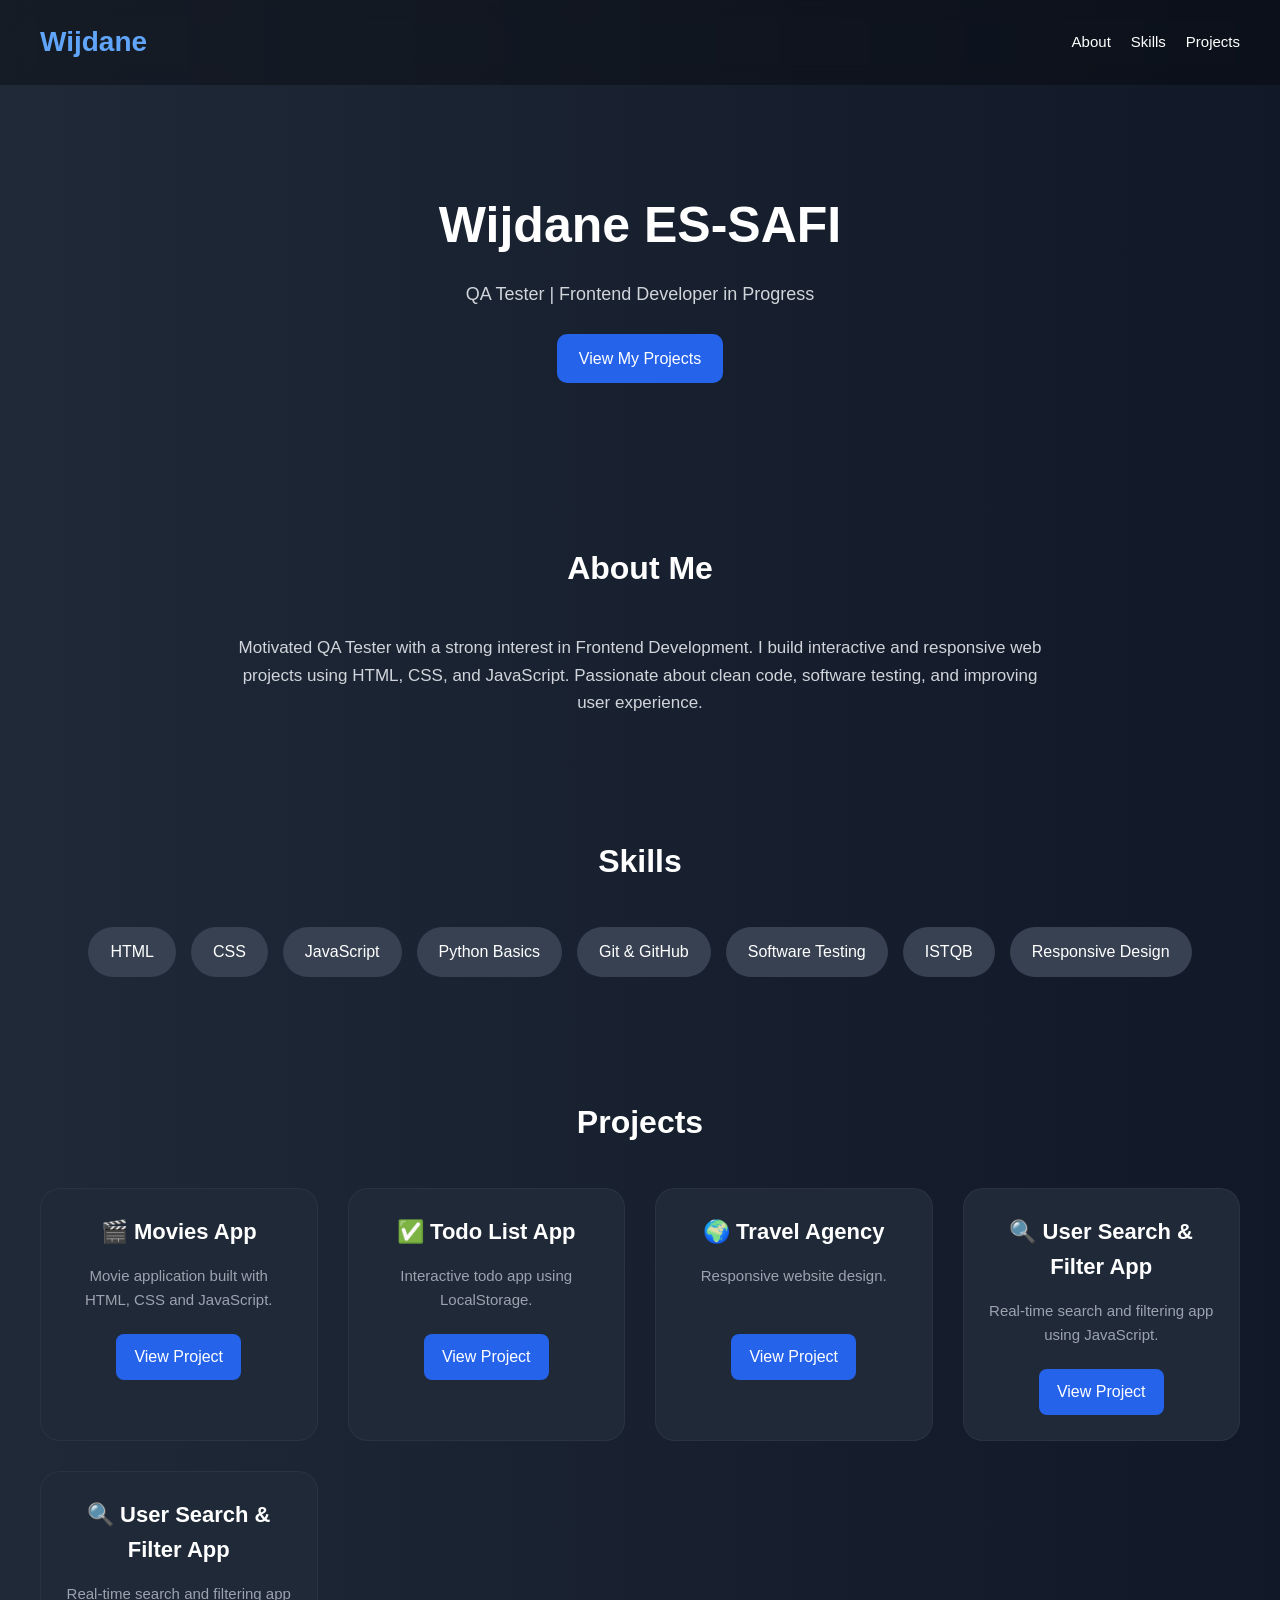
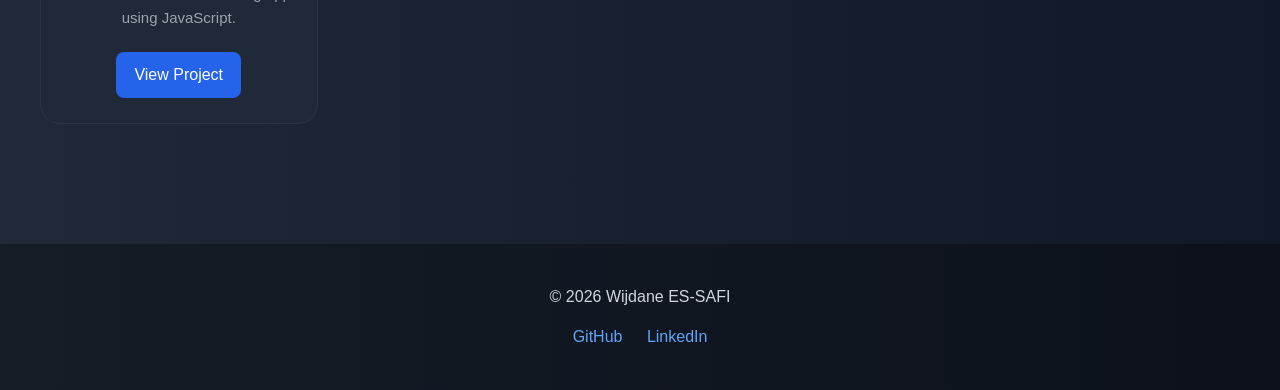
==== index.html @ dfc25154 "Revise project cards in index.html Updated project descriptions and links for clarity." ====
<!DOCTYPE html>
<html lang="en">
<head>
<meta charset="UTF-8">
<meta name="viewport" content="width=device-width, initial-scale=1.0">
<title>Wijdane | Portfolio</title>

<style>
*{
    margin:0;
    padding:0;
    box-sizing:border-box;
}

html{
    scroll-behavior:smooth;
}

body{
    font-family:Arial,sans-serif;
    background:linear-gradient(to right,#1f2937,#111827);
    color:white;
    line-height:1.6;
}

/* NAVBAR */
nav{
    display:flex;
    justify-content:space-between;
    align-items:center;
    padding:20px 40px;
    background:rgba(0,0,0,0.3);
    position:sticky;
    top:0;
    backdrop-filter:blur(10px);
    z-index:100;
}

nav h2{
    color:#60a5fa;
    font-size:28px;
}

nav div{
    display:flex;
    gap:20px;
}

nav a{
    color:white;
    text-decoration:none;
    transition:0.3s;
    font-size:15px;
}

nav a:hover{
    color:#60a5fa;
}

/* HEADER */
header{
    text-align:center;
    padding:100px 20px;
}

header h1{
    font-size:50px;
    margin-bottom:15px;
}

header p{
    color:#d1d5db;
    font-size:18px;
}

.header-btn{
    display:inline-block;
    margin-top:25px;
    text-decoration:none;
    background:#2563eb;
    color:white;
    padding:12px 22px;
    border-radius:10px;
    transition:0.3s;
}

.header-btn:hover{
    background:#1e40af;
    transform:scale(1.05);
}

/* SECTION TITLE */
.section-title{
    text-align:center;
    margin-bottom:40px;
    font-size:32px;
}

/* ABOUT */
.about{
    max-width:850px;
    margin:auto;
    padding:60px 20px;
    text-align:center;
}

.about p{
    color:#d1d5db;
    margin-top:20px;
    font-size:17px;
}

/* SKILLS */
.skills{
    padding:60px 20px;
}

.skill-list{
    display:flex;
    justify-content:center;
    flex-wrap:wrap;
    gap:15px;
    margin-top:30px;
}

.skill{
    background:#374151;
    padding:12px 22px;
    border-radius:30px;
    transition:0.3s;
    cursor:pointer;
}

.skill:hover{
    background:#2563eb;
    transform:translateY(-5px);
}

/* PROJECTS */
.projects-section{
    padding:60px 20px;
}

.projects{
    display:grid;
    grid-template-columns:repeat(auto-fit,minmax(260px,1fr));
    gap:30px;
    max-width:1200px;
    margin:auto;
}

.card{
    background:#1f2937;
    padding:25px;
    border-radius:20px;
    transition:0.3s;
    text-align:center;
    border:1px solid rgba(255,255,255,0.05);
}

.card:hover{
    transform:translateY(-10px);
    box-shadow:0 15px 30px rgba(0,0,0,0.4);
}

.card h3{
    margin-bottom:15px;
    font-size:22px;
}

.card p{
    color:#9ca3af;
    font-size:15px;
    min-height:50px;
}

.card a{
    display:inline-block;
    margin-top:20px;
    text-decoration:none;
    background:#2563eb;
    color:white;
    padding:10px 18px;
    border-radius:8px;
    transition:0.3s;
}

.card a:hover{
    background:#1e40af;
    transform:scale(1.05);
}

/* FOOTER */
footer{
    text-align:center;
    padding:40px 20px;
    background:rgba(0,0,0,0.3);
    margin-top:60px;
}

footer p{
    margin-bottom:15px;
    color:#d1d5db;
}

footer a{
    color:#60a5fa;
    text-decoration:none;
    margin:0 10px;
}

footer a:hover{
    text-decoration:underline;
}

/* RESPONSIVE */
@media(max-width:768px){

    nav{
        flex-direction:column;
        gap:15px;
    }

    nav div{
        flex-wrap:wrap;
        justify-content:center;
    }

    header{
        padding:70px 20px;
    }

    header h1{
        font-size:35px;
    }

    header p{
        font-size:16px;
    }

    .section-title{
        font-size:28px;
    }
}
</style>
</head>

<body>

<!-- NAVBAR -->
<nav>
    <h2>Wijdane</h2>

    <div>
        <a href="#about">About</a>
        <a href="#skills">Skills</a>
        <a href="#projects">Projects</a>
    </div>
</nav>

<!-- HEADER -->
<header>
    <h1>Wijdane ES-SAFI</h1>

    <p>
        QA Tester | Frontend Developer in Progress
    </p>

    <a href="#projects" class="header-btn">
        View My Projects
    </a>
</header>

<!-- ABOUT -->
<section id="about" class="about">

    <h2 class="section-title">About Me</h2>

    <p>
        Motivated QA Tester with a strong interest in Frontend Development.
        I build interactive and responsive web projects using HTML, CSS,
        and JavaScript. Passionate about clean code, software testing,
        and improving user experience.
    </p>

</section>

<!-- SKILLS -->
<section id="skills" class="skills">

    <h2 class="section-title">Skills</h2>

    <div class="skill-list">

        <div class="skill">HTML</div>
        <div class="skill">CSS</div>
        <div class="skill">JavaScript</div>
        <div class="skill">Python Basics</div>
        <div class="skill">Git & GitHub</div>
        <div class="skill">Software Testing</div>
        <div class="skill">ISTQB</div>
        <div class="skill">Responsive Design</div>

    </div>

</section>

<!-- PROJECTS -->
<section id="projects" class="projects-section">

    <h2 class="section-title">Projects</h2>

    <div class="projects">

        <div class="card">
            <h3>🎬 Movies App</h3>

            <p>
                Movie application built with HTML, CSS and JavaScript.
            </p>

            <a href="Movies/index.html" target="_blank">
                View Project
            </a>
        </div>

        <div class="card">
            <h3>✅ Todo List App</h3>

            <p>
                Interactive todo app using LocalStorage.
            </p>

            <a href="todo-list-app/index.html" target="_blank">
                View Project
            </a>
        </div>

        <div class="card">
    <h3>🌍 Travel Agency</h3>
    <p>Responsive website design.</p>
    <a href="travel-agency/index.html" target="_blank">
        View Project
    </a>
</div>

<div class="card">
    <h3>🔍 User Search & Filter App</h3>

    <p>
        Real-time search and filtering app using JavaScript.
    </p>

    <a href="user-application/index.html" target="_blank">
        View Project
    </a>
</div>

        <div class="card">
            <h3>🔍 User Search & Filter App</h3>

            <p>
                Real-time search and filtering app using JavaScript.
            </p>

            <a href="user-application/index.html" target="_blank">
                View Project
            </a>
        </div>

    </div>

</section>

<!-- FOOTER -->
<footer>

    <p>© 2026 Wijdane ES-SAFI</p>

    <a href="https://github.com/wijdane-09" target="_blank">
        GitHub
    </a>

    <a href="https://www.linkedin.com/in/wijdane-essafi-4717931b2/" target="_blank">
        LinkedIn
    </a>

</footer>

</body>
</html>
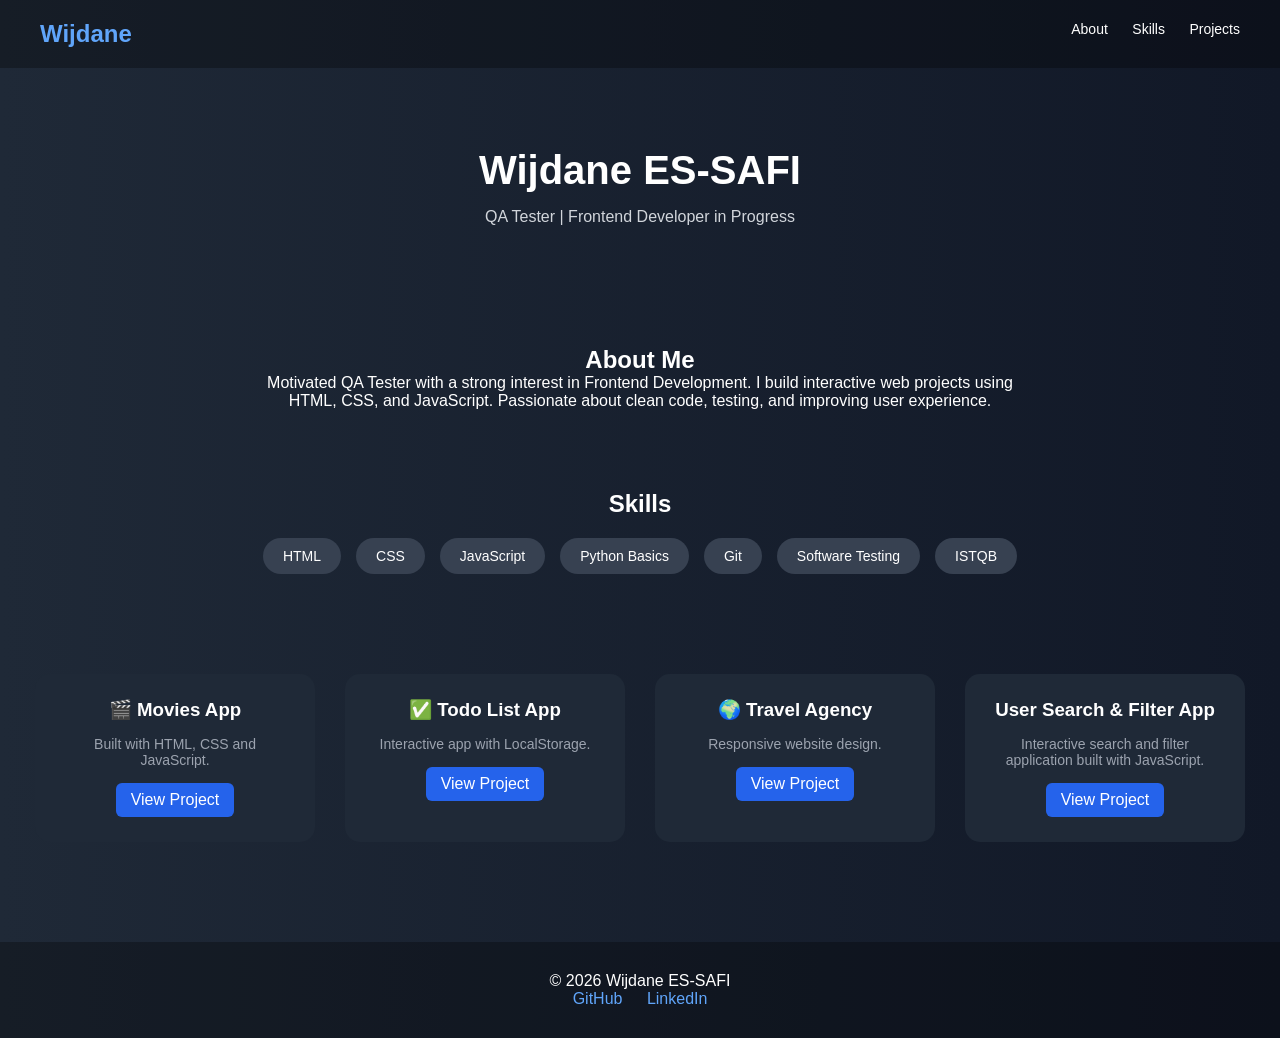
==== commit 1110d40e: "Update index.html" ====
--- a/index.html
+++ b/index.html
@@ -6,240 +6,162 @@
 <title>Wijdane | Portfolio</title>
 
 <style>
-*{
-    margin:0;
-    padding:0;
-    box-sizing:border-box;
-}
-
-html{
-    scroll-behavior:smooth;
-}
-
-body{
-    font-family:Arial,sans-serif;
-    background:linear-gradient(to right,#1f2937,#111827);
-    color:white;
-    line-height:1.6;
+* {
+    margin: 0;
+    padding: 0;
+    box-sizing: border-box;
+}
+
+body {
+    font-family: Arial, sans-serif;
+    background: linear-gradient(to right, #1f2937, #111827);
+    color: white;
 }
 
 /* NAVBAR */
-nav{
-    display:flex;
-    justify-content:space-between;
-    align-items:center;
-    padding:20px 40px;
-    background:rgba(0,0,0,0.3);
-    position:sticky;
-    top:0;
-    backdrop-filter:blur(10px);
-    z-index:100;
-}
-
-nav h2{
-    color:#60a5fa;
-    font-size:28px;
-}
-
-nav div{
-    display:flex;
-    gap:20px;
-}
-
-nav a{
-    color:white;
-    text-decoration:none;
-    transition:0.3s;
-    font-size:15px;
-}
-
-nav a:hover{
-    color:#60a5fa;
+nav {
+    display: flex;
+    justify-content: space-between;
+    padding: 20px 40px;
+    background: rgba(0,0,0,0.3);
+}
+
+nav h2 {
+    color: #60a5fa;
+}
+
+nav a {
+    color: white;
+    text-decoration: none;
+    margin-left: 20px;
+    font-size: 14px;
+}
+
+nav a:hover {
+    color: #60a5fa;
 }
 
 /* HEADER */
-header{
-    text-align:center;
-    padding:100px 20px;
-}
-
-header h1{
-    font-size:50px;
-    margin-bottom:15px;
-}
-
-header p{
-    color:#d1d5db;
-    font-size:18px;
-}
-
-.header-btn{
-    display:inline-block;
-    margin-top:25px;
-    text-decoration:none;
-    background:#2563eb;
-    color:white;
-    padding:12px 22px;
-    border-radius:10px;
-    transition:0.3s;
-}
-
-.header-btn:hover{
-    background:#1e40af;
-    transform:scale(1.05);
-}
-
-/* SECTION TITLE */
-.section-title{
-    text-align:center;
-    margin-bottom:40px;
-    font-size:32px;
+header {
+    text-align: center;
+    padding: 80px 20px;
+}
+
+header h1 {
+    font-size: 40px;
+}
+
+header p {
+    margin-top: 15px;
+    color: #d1d5db;
 }
 
 /* ABOUT */
-.about{
-    max-width:850px;
-    margin:auto;
-    padding:60px 20px;
-    text-align:center;
-}
-
-.about p{
-    color:#d1d5db;
-    margin-top:20px;
-    font-size:17px;
+.about {
+    max-width: 800px;
+    margin: auto;
+    padding: 40px 20px;
+    text-align: center;
 }
 
 /* SKILLS */
-.skills{
-    padding:60px 20px;
-}
-
-.skill-list{
-    display:flex;
-    justify-content:center;
-    flex-wrap:wrap;
-    gap:15px;
-    margin-top:30px;
-}
-
-.skill{
-    background:#374151;
-    padding:12px 22px;
-    border-radius:30px;
-    transition:0.3s;
-    cursor:pointer;
-}
-
-.skill:hover{
-    background:#2563eb;
-    transform:translateY(-5px);
+.skills {
+    text-align: center;
+    padding: 40px 20px;
+}
+
+.skill-list {
+    display: flex;
+    justify-content: center;
+    flex-wrap: wrap;
+    gap: 15px;
+    margin-top: 20px;
+}
+
+.skill {
+    background: #374151;
+    padding: 10px 20px;
+    border-radius: 20px;
+    font-size: 14px;
 }
 
 /* PROJECTS */
-.projects-section{
-    padding:60px 20px;
-}
-
-.projects{
-    display:grid;
-    grid-template-columns:repeat(auto-fit,minmax(260px,1fr));
-    gap:30px;
-    max-width:1200px;
-    margin:auto;
-}
-
-.card{
-    background:#1f2937;
-    padding:25px;
-    border-radius:20px;
-    transition:0.3s;
-    text-align:center;
-    border:1px solid rgba(255,255,255,0.05);
-}
-
-.card:hover{
-    transform:translateY(-10px);
-    box-shadow:0 15px 30px rgba(0,0,0,0.4);
-}
-
-.card h3{
-    margin-bottom:15px;
-    font-size:22px;
-}
-
-.card p{
-    color:#9ca3af;
-    font-size:15px;
-    min-height:50px;
-}
-
-.card a{
-    display:inline-block;
-    margin-top:20px;
-    text-decoration:none;
-    background:#2563eb;
-    color:white;
-    padding:10px 18px;
-    border-radius:8px;
-    transition:0.3s;
-}
-
-.card a:hover{
-    background:#1e40af;
-    transform:scale(1.05);
+.projects {
+    display: flex;
+    justify-content: center;
+    gap: 30px;
+    flex-wrap: wrap;
+    padding: 60px 20px;
+}
+
+.card {
+    background: #1f2937;
+    width: 280px;
+    padding: 25px;
+    border-radius: 15px;
+    text-align: center;
+    transition: 0.3s;
+}
+
+.card:hover {
+    transform: translateY(-10px);
+    box-shadow: 0 10px 25px rgba(0,0,0,0.4);
+}
+
+.card h3 {
+    margin-bottom: 15px;
+}
+
+.card p {
+    color: #9ca3af;
+    font-size: 14px;
+}
+
+.card a {
+    display: inline-block;
+    margin-top: 15px;
+    text-decoration: none;
+    background: #2563eb;
+    color: white;
+    padding: 8px 15px;
+    border-radius: 6px;
+}
+
+.card a:hover {
+    background: #1e40af;
 }
 
 /* FOOTER */
-footer{
-    text-align:center;
-    padding:40px 20px;
-    background:rgba(0,0,0,0.3);
-    margin-top:60px;
-}
-
-footer p{
-    margin-bottom:15px;
-    color:#d1d5db;
-}
-
-footer a{
-    color:#60a5fa;
-    text-decoration:none;
-    margin:0 10px;
-}
-
-footer a:hover{
-    text-decoration:underline;
+footer {
+    text-align: center;
+    padding: 30px;
+    background: rgba(0,0,0,0.3);
+    margin-top: 40px;
+}
+
+footer a {
+    color: #60a5fa;
+    text-decoration: none;
+    margin: 0 10px;
+}
+
+footer a:hover {
+    text-decoration: underline;
 }
 
 /* RESPONSIVE */
-@media(max-width:768px){
-
-    nav{
-        flex-direction:column;
-        gap:15px;
+@media(max-width:768px) {
+    nav {
+        flex-direction: column;
+        align-items: center;
     }
 
-    nav div{
-        flex-wrap:wrap;
-        justify-content:center;
+    nav div {
+        margin-top: 10px;
     }
 
-    header{
-        padding:70px 20px;
-    }
-
-    header h1{
-        font-size:35px;
-    }
-
-    header p{
-        font-size:16px;
-    }
-
-    .section-title{
-        font-size:28px;
+    header h1 {
+        font-size: 30px;
     }
 }
 </style>
@@ -247,10 +169,8 @@
 
 <body>
 
-<!-- NAVBAR -->
 <nav>
     <h2>Wijdane</h2>
-
     <div>
         <a href="#about">About</a>
         <a href="#skills">Skills</a>
@@ -258,133 +178,63 @@
     </div>
 </nav>
 
-<!-- HEADER -->
 <header>
     <h1>Wijdane ES-SAFI</h1>
-
-    <p>
-        QA Tester | Frontend Developer in Progress
-    </p>
-
-    <a href="#projects" class="header-btn">
-        View My Projects
-    </a>
+    <p>QA Tester | Frontend Developer in Progress</p>
 </header>
 
-<!-- ABOUT -->
 <section id="about" class="about">
-
-    <h2 class="section-title">About Me</h2>
-
+    <h2>About Me</h2>
     <p>
         Motivated QA Tester with a strong interest in Frontend Development.
-        I build interactive and responsive web projects using HTML, CSS,
-        and JavaScript. Passionate about clean code, software testing,
-        and improving user experience.
+        I build interactive web projects using HTML, CSS, and JavaScript.
+        Passionate about clean code, testing, and improving user experience.
     </p>
-
 </section>
 
-<!-- SKILLS -->
 <section id="skills" class="skills">
-
-    <h2 class="section-title">Skills</h2>
-
+    <h2>Skills</h2>
     <div class="skill-list">
-
         <div class="skill">HTML</div>
         <div class="skill">CSS</div>
         <div class="skill">JavaScript</div>
         <div class="skill">Python Basics</div>
-        <div class="skill">Git & GitHub</div>
+        <div class="skill">Git</div>
         <div class="skill">Software Testing</div>
         <div class="skill">ISTQB</div>
-        <div class="skill">Responsive Design</div>
-
-    </div>
-
+    </div>
 </section>
 
-<!-- PROJECTS -->
-<section id="projects" class="projects-section">
-
-    <h2 class="section-title">Projects</h2>
-
-    <div class="projects">
+<section id="projects" class="projects">
+    <div class="card">
+        <h3>🎬 Movies App</h3>
+        <p>Built with HTML, CSS and JavaScript.</p>
+        <a href="Movies/index.html">View Project</a>
+    </div>
+
+    <div class="card">
+        <h3>✅ Todo List App</h3>
+        <p>Interactive app with LocalStorage.</p>
+        <a href="Todo list App/index.html">View Project</a>
+    </div>
+
+    <div class="card">
+        <h3>🌍 Travel Agency</h3>
+        <p>Responsive website design.</p>
+        <a href="Travel Agency/index.html">View Project</a>
+    </div>
 
         <div class="card">
-            <h3>🎬 Movies App</h3>
-
-            <p>
-                Movie application built with HTML, CSS and JavaScript.
-            </p>
-
-            <a href="Movies/index.html" target="_blank">
-                View Project
-            </a>
-        </div>
-
-        <div class="card">
-            <h3>✅ Todo List App</h3>
-
-            <p>
-                Interactive todo app using LocalStorage.
-            </p>
-
-            <a href="todo-list-app/index.html" target="_blank">
-                View Project
-            </a>
-        </div>
-
-        <div class="card">
-    <h3>🌍 Travel Agency</h3>
-    <p>Responsive website design.</p>
-    <a href="travel-agency/index.html" target="_blank">
-        View Project
-    </a>
-</div>
-
-<div class="card">
-    <h3>🔍 User Search & Filter App</h3>
-
-    <p>
-        Real-time search and filtering app using JavaScript.
-    </p>
-
-    <a href="user-application/index.html" target="_blank">
-        View Project
-    </a>
-</div>
-
-        <div class="card">
-            <h3>🔍 User Search & Filter App</h3>
-
-            <p>
-                Real-time search and filtering app using JavaScript.
-            </p>
-
-            <a href="user-application/index.html" target="_blank">
-                View Project
-            </a>
-        </div>
-
-    </div>
-
+    <h3>User Search & Filter App</h3>
+    <p>Interactive search and filter application built with JavaScript.</p>
+    <a href="user-application/index.html" target="_blank">View Project</a>
+   </div>
 </section>
 
-<!-- FOOTER -->
 <footer>
-
     <p>© 2026 Wijdane ES-SAFI</p>
-
-    <a href="https://github.com/wijdane-09" target="_blank">
-        GitHub
-    </a>
-
-    <a href="https://www.linkedin.com/in/wijdane-essafi-4717931b2/" target="_blank">
-        LinkedIn
-    </a>
-
+    <a href="https://github.com/wijdane-09">GitHub</a>
+    <a href="https://www.linkedin.com/in/wijdane-essafi-4717931b2/">LinkedIn</a>
 </footer>
 
 </body>
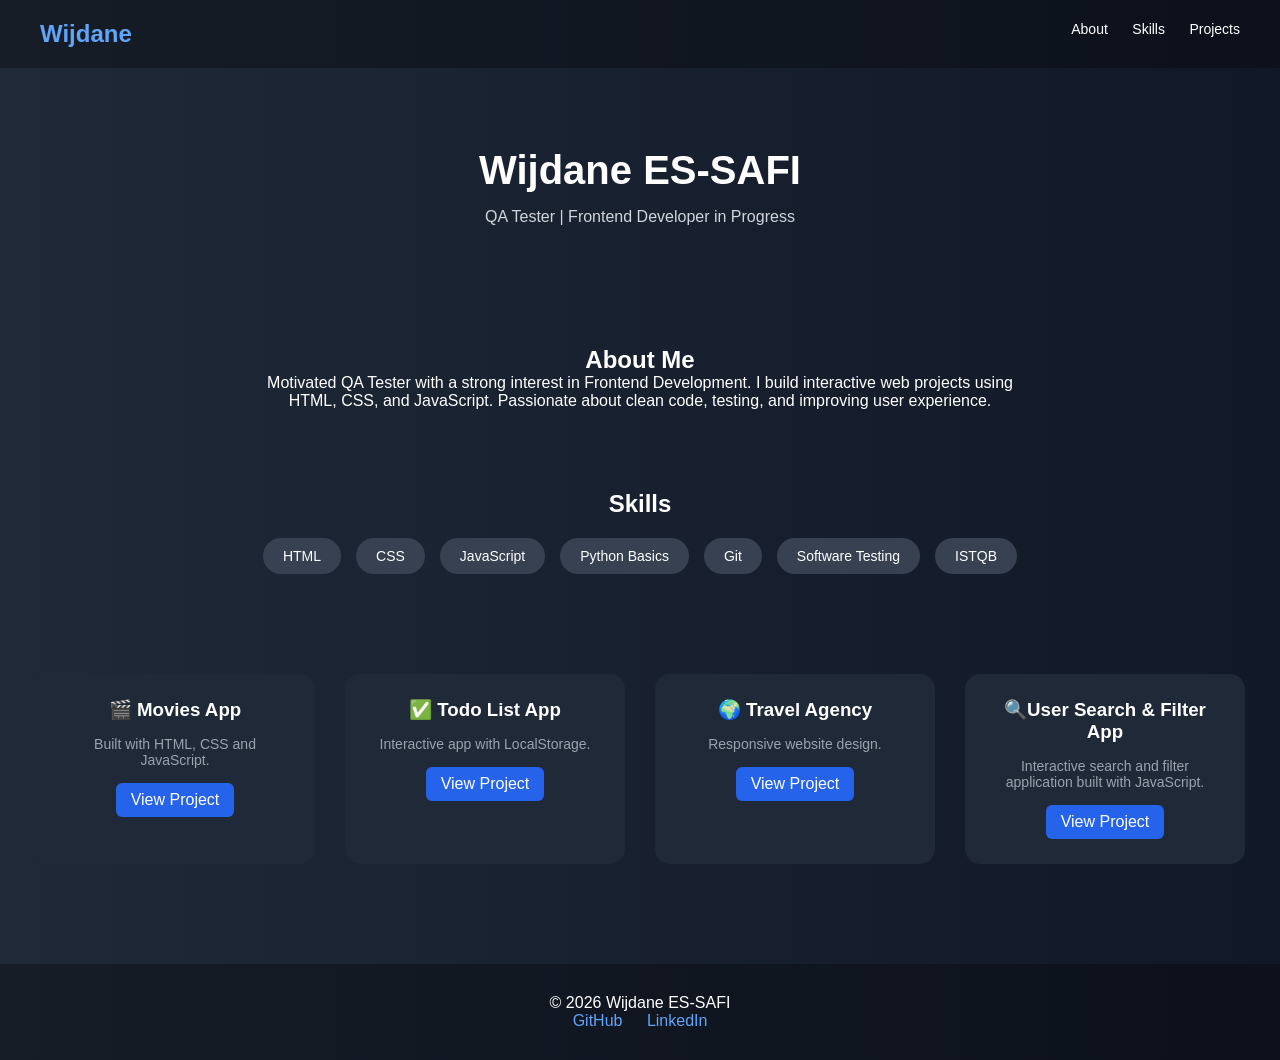
==== commit cc131d12: "Add emoji to User Search & Filter App title" ====
--- a/index.html
+++ b/index.html
@@ -225,7 +225,7 @@
     </div>
 
         <div class="card">
-    <h3>User Search & Filter App</h3>
+    <h3>🔍User Search & Filter App</h3>
     <p>Interactive search and filter application built with JavaScript.</p>
     <a href="user-application/index.html" target="_blank">View Project</a>
    </div>
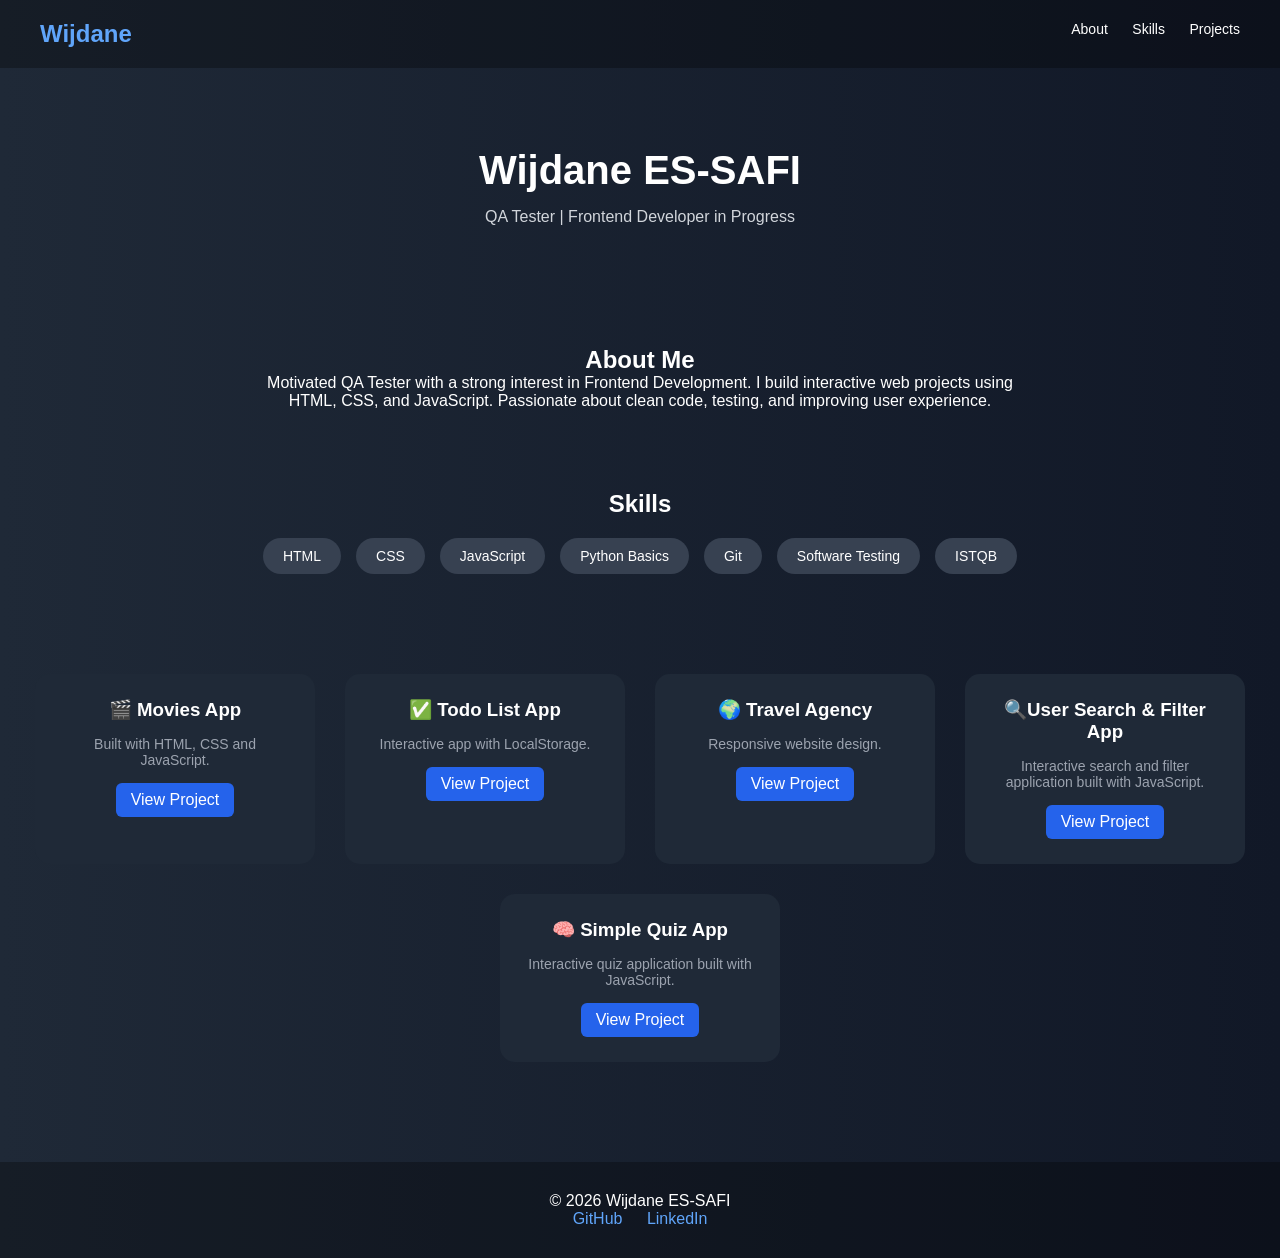
==== commit c8539d7a: "Add Simple Quiz App section to index.html" ====
--- a/index.html
+++ b/index.html
@@ -229,6 +229,18 @@
     <p>Interactive search and filter application built with JavaScript.</p>
     <a href="user-application/index.html" target="_blank">View Project</a>
    </div>
+
+    <div class="card">
+    <h3>🧠 Simple Quiz App</h3>
+
+    <p>
+        Interactive quiz application built with JavaScript.
+    </p>
+
+    <a href="simple-quiz/index.html" target="_blank">
+        View Project
+    </a>
+</div>
 </section>
 
 <footer>
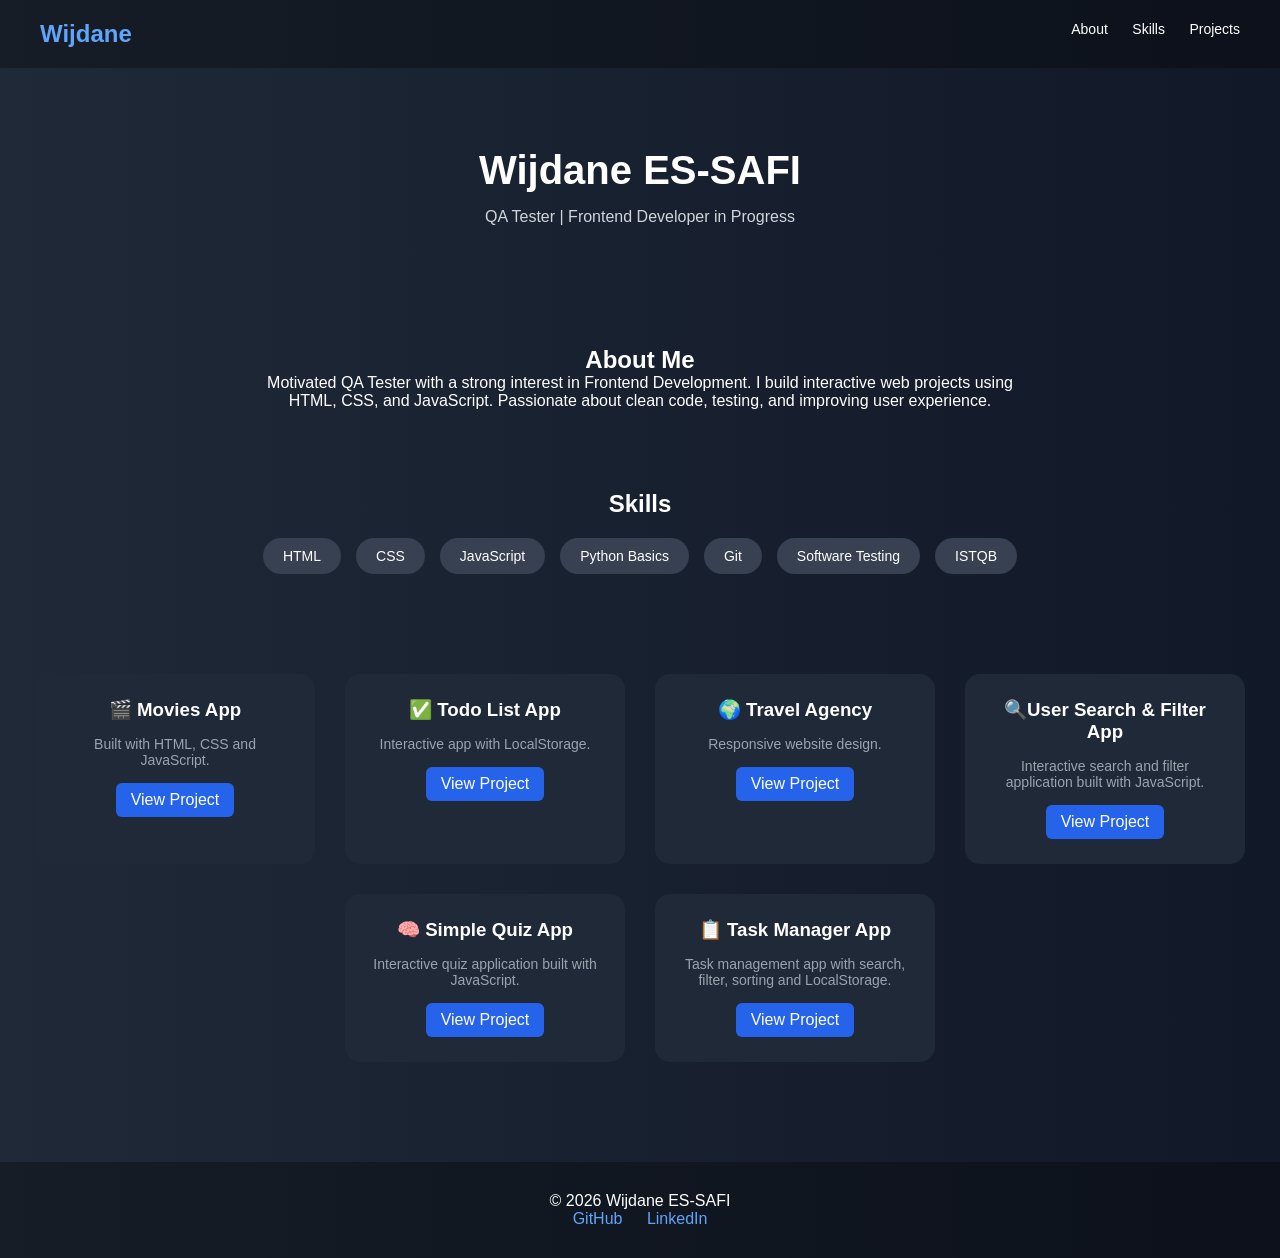
==== commit 64838896: "Add Task Manager App section to index.html" ====
--- a/index.html
+++ b/index.html
@@ -215,13 +215,13 @@
     <div class="card">
         <h3>✅ Todo List App</h3>
         <p>Interactive app with LocalStorage.</p>
-        <a href="Todo list App/index.html">View Project</a>
+        <a href="todo-list-app/index.html">View Project</a>
     </div>
 
     <div class="card">
         <h3>🌍 Travel Agency</h3>
         <p>Responsive website design.</p>
-        <a href="Travel Agency/index.html">View Project</a>
+        <a href="travel-agency/index.html">View Project</a>
     </div>
 
         <div class="card">
@@ -241,6 +241,16 @@
         View Project
     </a>
 </div>
+
+    <div class="card">
+    <h3>📋 Task Manager App</h3>
+    <p>
+    Task management app with search, filter, sorting and LocalStorage.
+    </p>
+    <a href="task-manager-app/index.html">
+    View Project
+    </a>
+</div>
 </section>
 
 <footer>
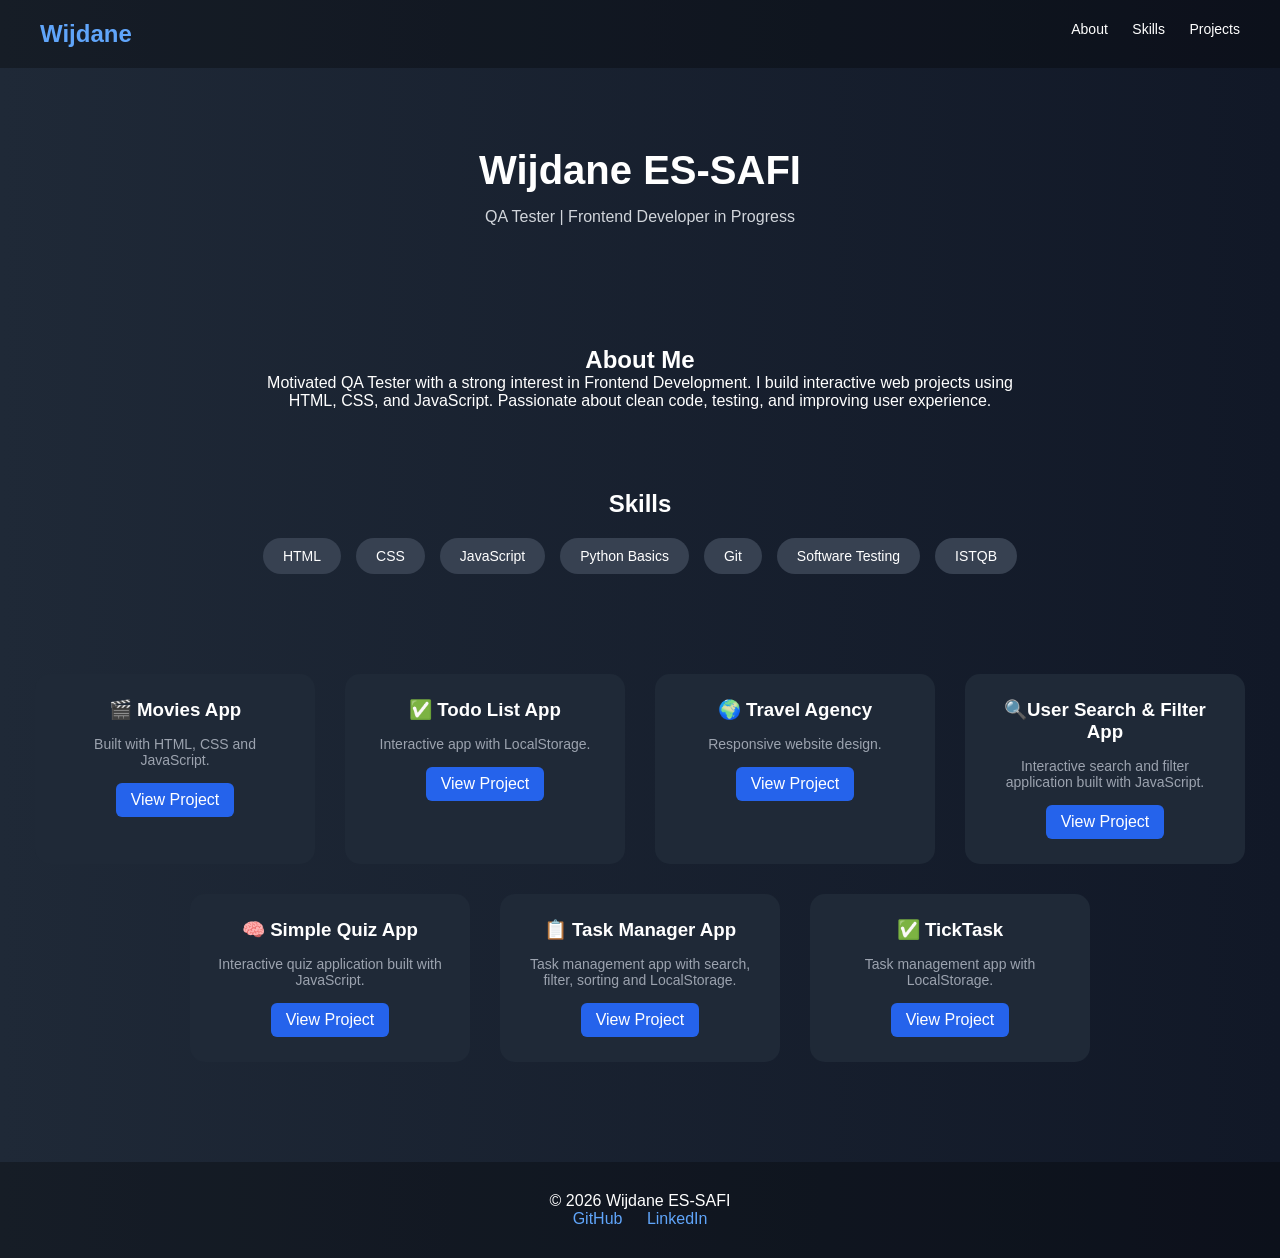
==== commit 7edbe685: "Add TickTask project card to index.html" ====
--- a/index.html
+++ b/index.html
@@ -251,6 +251,12 @@
     View Project
     </a>
 </div>
+
+    <div class="card">
+    <h3>✅ TickTask</h3>
+    <p>Task management app with LocalStorage.</p>
+    <a href="tick-task/index.html" target="_blank">View Project</a>
+</div>
 </section>
 
 <footer>
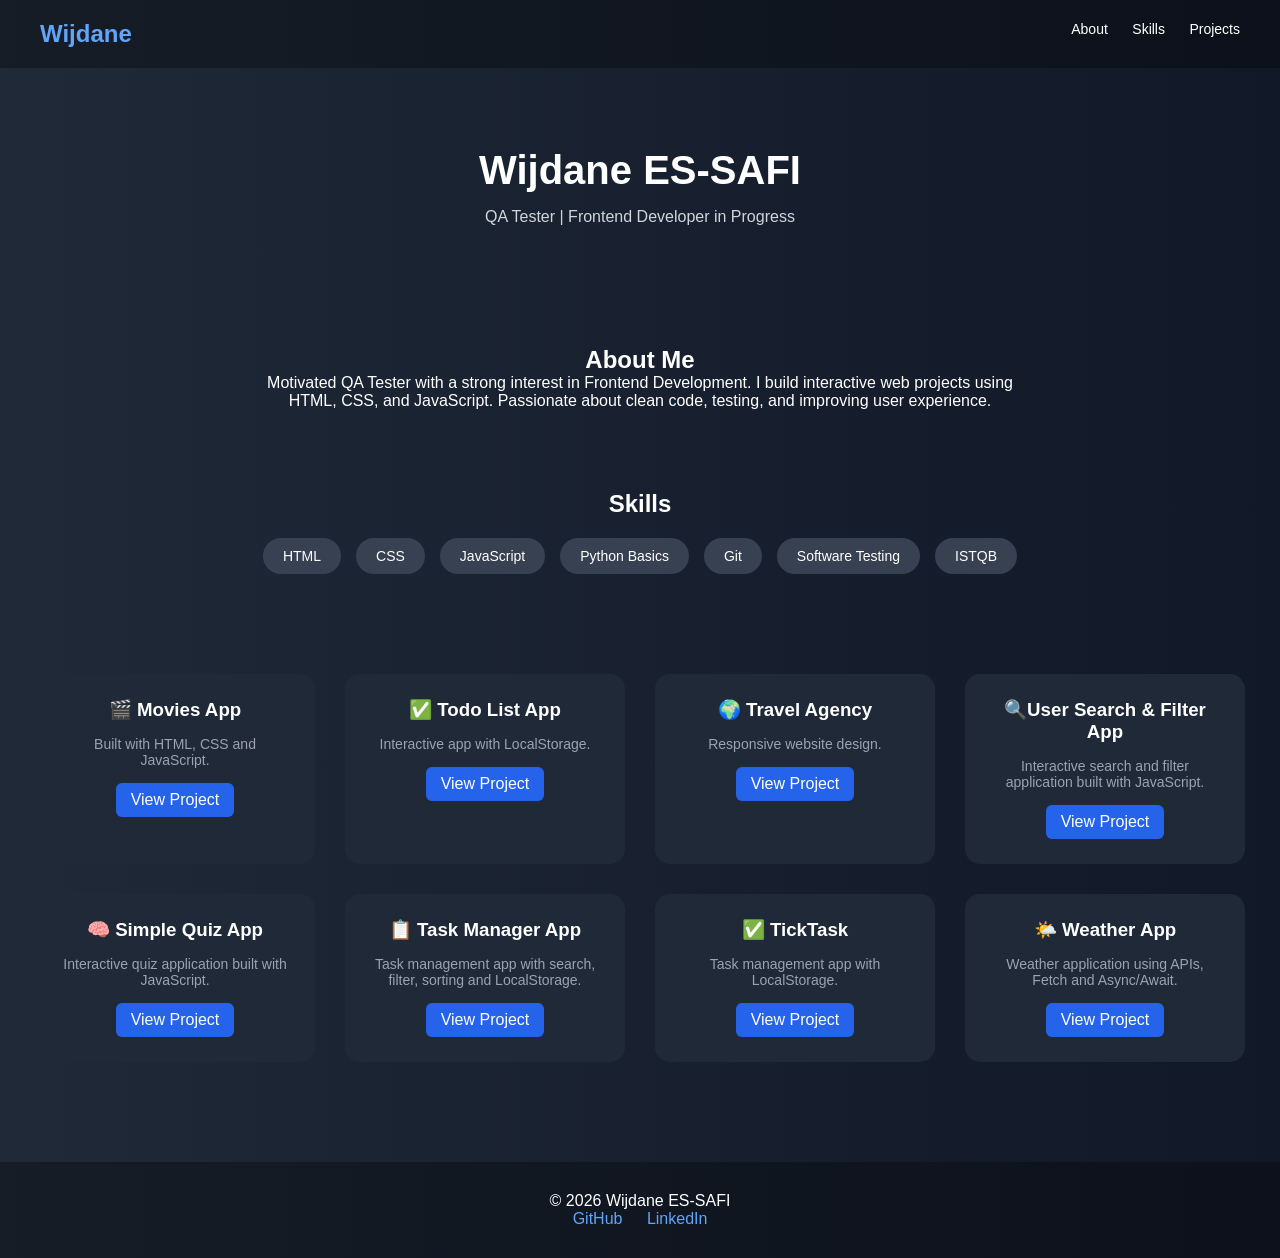
==== commit 56f02f83: "Add Weather App project section to index.html" ====
--- a/index.html
+++ b/index.html
@@ -257,6 +257,16 @@
     <p>Task management app with LocalStorage.</p>
     <a href="tick-task/index.html" target="_blank">View Project</a>
 </div>
+
+    <div class="card">
+    <h3>🌤️ Weather App</h3>
+    <p>
+        Weather application using APIs, Fetch and Async/Await.
+    </p>
+    <a href="weather-app/index.html" target="_blank">
+        View Project
+    </a>
+</div>
 </section>
 
 <footer>
